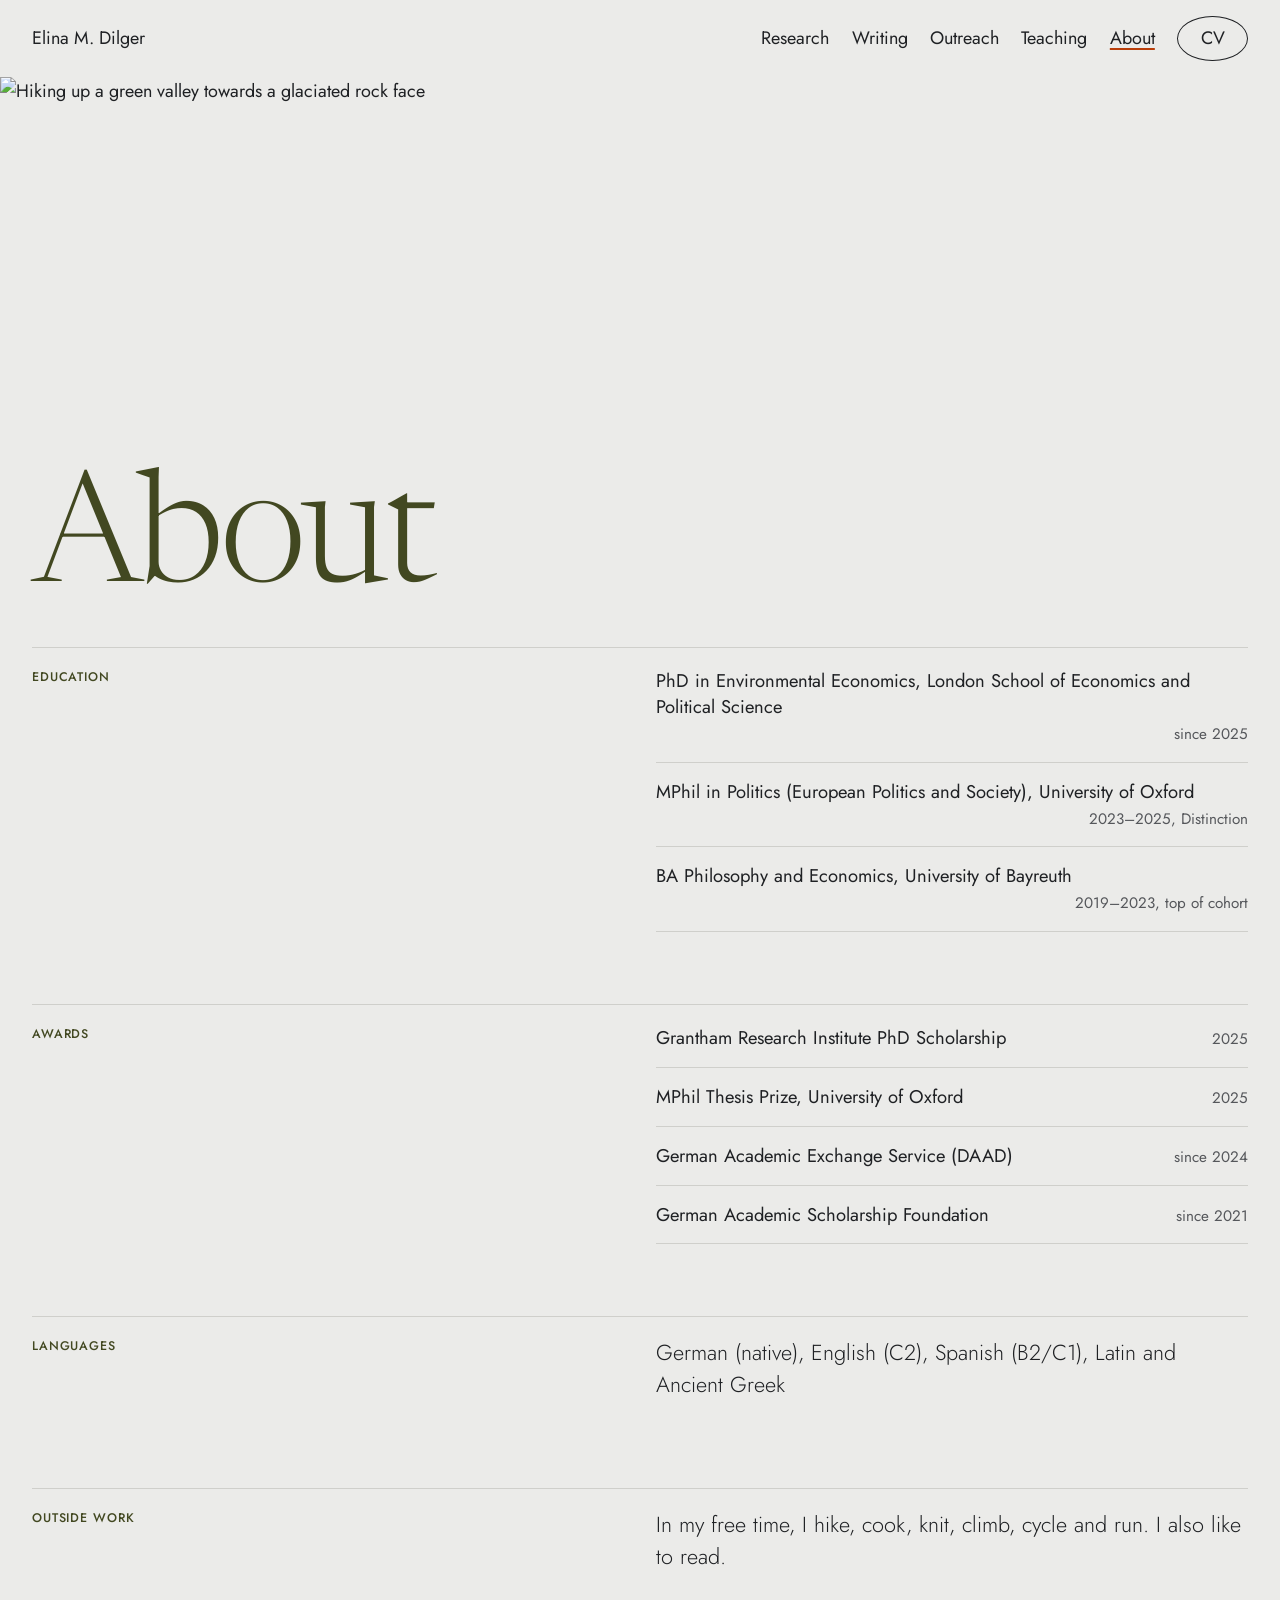
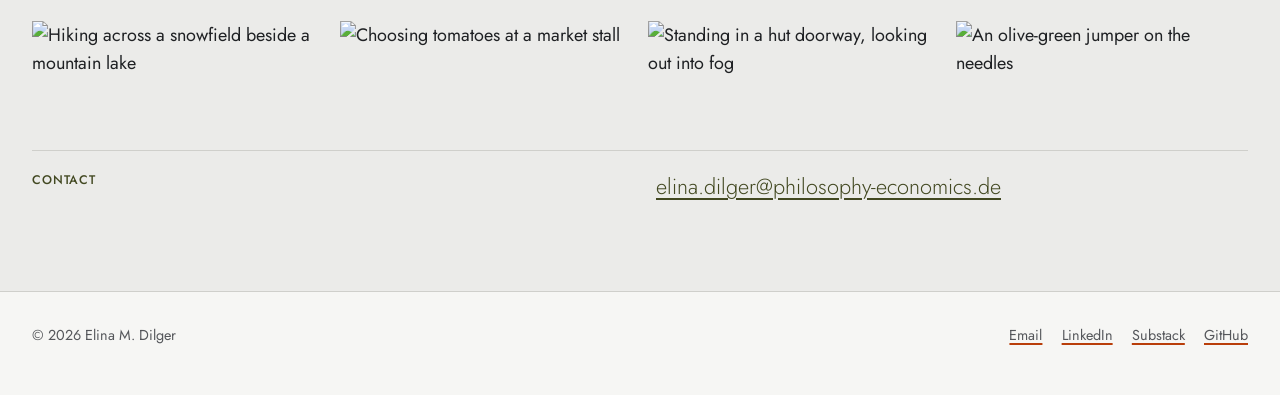
==== about.html @ 394407a6 "Add files via upload" ====
<!doctype html>
<html lang="en">
<head>
<meta charset="utf-8">
<meta name="viewport" content="width=device-width, initial-scale=1, viewport-fit=cover">
<title>About · Elina M. Dilger</title>
<meta name="description" content="About Elina M. Dilger: education, awards and life outside work.">
<!-- EDIT: if you get your own domain, put it in place of elinadilger.github.io below -->
<meta property="og:type" content="website">
<meta property="og:title" content="About · Elina M. Dilger">
<meta property="og:description" content="About Elina M. Dilger: education, awards and life outside work.">
<meta property="og:image" content="https://elinadilger.github.io/img/og.jpg">
<meta name="twitter:card" content="summary_large_image">
<meta name="theme-color" content="#ebebe9">
<link rel="icon" href="favicon.svg" type="image/svg+xml">
<link rel="preconnect" href="https://fonts.googleapis.com">
<link rel="preconnect" href="https://fonts.gstatic.com" crossorigin>
<link href="https://fonts.googleapis.com/css2?family=Newsreader:opsz,wght@6..72,300..700&family=Jost:wght@300..500&display=swap" rel="stylesheet">
<link rel="stylesheet" href="style.css">
</head>
<body>
<a class="skip" href="#main-content">Skip to content</a>
<header class="top">
  <a href="index.html">Elina M. Dilger</a>
  <nav>
    <a href="research.html">Research</a>
    <a href="writing.html">Writing</a>
    <a href="outreach.html">Outreach</a>
    <a href="teaching.html">Teaching</a>
    <a href="about.html" aria-current="page">About</a>
    <a class="pill" href="cv.pdf">CV</a>
  </nav>
</header>
<main class="about" id="main-content">
<header class="banner"><img src="img/b-about.jpg" alt="Hiking up a green valley towards a glaciated rock face"><h1>About</h1></header>

<section class="row">
  <h2 class="label">Education</h2>
  <ul class="list">
    <li>PhD in Environmental Economics, London School of Economics and Political Science<span class="meta">since 2025</span></li>
    <li>MPhil in Politics (European Politics and Society), University of Oxford<span class="meta">2023–2025, Distinction</span></li>
    <li>BA Philosophy and Economics, University of Bayreuth<span class="meta">2019–2023, top of cohort</span></li>
  </ul>
</section>

<section class="row">
  <h2 class="label">Awards</h2>
  <ul class="list">
    <li>Grantham Research Institute PhD Scholarship<span class="meta">2025</span></li>
    <li>MPhil Thesis Prize, University of Oxford<span class="meta">2025</span></li>
    <li>German Academic Exchange Service (DAAD)<span class="meta">since 2024</span></li>
    <li>German Academic Scholarship Foundation<span class="meta">since 2021</span></li>
  </ul>
</section>

<section class="row">
  <h2 class="label">Languages</h2>
  <p class="lead">German (native), English (C2), Spanish (B2/C1), Latin and Ancient Greek</p>
</section>

<section class="row">
  <h2 class="label">Outside work</h2>
  <p class="lead">In my free time, I hike, cook, knit, climb, cycle and run. I also like to read.</p>
  <div class="strip wide">
    <img src="img/hiking.jpg" alt="Hiking across a snowfield beside a mountain lake">
    <img src="img/market.jpg" alt="Choosing tomatoes at a market stall">
    <img src="img/doorway.jpg" alt="Standing in a hut doorway, looking out into fog">
    <img src="img/knitting.jpg" alt="An olive-green jumper on the needles">
  </div>
</section>

<section class="row">
  <h2 class="label">Contact</h2>
  <p class="lead"><a href="mailto:elina.dilger@philosophy-economics.de">elina.dilger@philosophy-economics.de</a></p>
</section>
</main>
<footer>
  <span>© 2026 Elina M. Dilger</span>
  <span><a href="mailto:elina.dilger@philosophy-economics.de">Email</a><a href="https://www.linkedin.com/in/elinadilger">LinkedIn</a><a href="https://theeurostar.substack.com/">Substack</a><a href="https://github.com/elinadilger">GitHub</a></span>
</footer>
</body>
</html>
---- style.css ----
/* Light grey background and Jost for text (my additions); your palette colours mark links and pages.
   Newsreader is only used for your name and the page titles. */
:root{--bg:#ebebe9;--surface:#f6f6f4;--fg:#1f2124;--sub:#55575b;--line:#cfcfcb;--ph:#dcdcd9;--orange:#b93e0a;--orange-text:#a83808;--on-orange:#f6f6f4;
  --a-research:#7d6200;--a-writing:#a83808;--a-policy:#7a2420;--a-teaching:#315c9f;--a-about:#424821;--yellow:#f8efc4;
  --serif:"Newsreader",Georgia,"Times New Roman",serif;--sans:"Jost","Helvetica Neue",Helvetica,Arial,sans-serif;--tw:400;--lw:500;--g:clamp(1.25rem,3vw,2rem);
  color-scheme:light;box-sizing:border-box;scroll-behavior:smooth;scroll-padding-top:env(safe-area-inset-top,0px);
  padding-top:env(safe-area-inset-top,0px);padding-bottom:env(safe-area-inset-bottom,0px)}
*,::before,::after{box-sizing:inherit}
body{margin:0;background:var(--bg);color:var(--fg);font:1.125rem/1.6 var(--sans);font-weight:var(--tw)}

a{color:inherit;text-decoration-color:var(--orange);text-decoration-thickness:2px;text-underline-offset:.2em}
a:hover{color:var(--orange-text)}
main a{color:var(--accent);text-decoration-color:currentColor}
main a:hover{color:var(--accent);text-decoration-thickness:3px}
a:focus-visible,summary:focus-visible{outline:2px solid currentColor;outline-offset:3px}
img{display:block;width:100%;height:auto}

/* Page colours: research and teaching blue, writing moss, outreach ruby, about orange */
main{--accent:var(--orange-text);--title:var(--orange)}
main.research{--accent:var(--a-research);--title:var(--a-research);--surface:var(--yellow)}
main.teaching{--accent:var(--a-teaching);--title:var(--a-teaching)}
main.writing{--accent:var(--a-writing);--title:var(--orange)}
main.about{--accent:var(--a-about);--title:var(--a-about)}
main.outreach{--accent:var(--a-policy);--title:var(--a-policy)}

/* Header */
.top{position:sticky;top:env(safe-area-inset-top,0px);z-index:9;display:flex;flex-wrap:wrap;justify-content:space-between;align-items:center;gap:.5rem 1.5rem;padding:1rem var(--g);background:var(--bg)}
.top a{text-decoration:none}
.top nav{display:flex;flex-wrap:wrap;align-items:center;gap:.4rem 1.4rem}
.top nav [aria-current]{text-decoration:underline;text-decoration-color:var(--orange);text-decoration-thickness:2px}
.pill{padding:.45rem 1.4rem;border:1px solid var(--fg);border-radius:50%}
.pill:hover{background:var(--orange-text);border-color:var(--orange-text);color:var(--on-orange)}

/* Home: your name in burnt orange, overlapping the portrait */
.hero{min-height:calc(100svh - 4.5rem);display:grid;grid-template-columns:1.35fr .65fr;grid-template-rows:auto 1fr;gap:0 2.5rem;padding:4rem var(--g) 3rem}
.hero h1{grid-area:1/1/2/3;position:relative;z-index:1;margin:0;color:#cc5500;font:300 clamp(3.2rem,12.5vw,12.5rem)/.88 var(--serif);letter-spacing:-.025em}
.portrait{grid-area:1/2/3/3;margin-top:0;height:max(22rem,calc(100svh - 16rem));object-fit:cover;object-position:50% 8%}
.intro{grid-area:2/1;align-self:end;max-width:30rem;padding-top:2.5rem}
.intro .lead{font-size:clamp(1.35rem,2.1vw,1.85rem);line-height:1.4}
.more{max-width:38rem}
.more p{margin:0 0 1rem}
.intro p{margin:0 0 1rem}
.lead{margin:0 0 1rem;font-size:clamp(1.2rem,1.7vw,1.45rem);font-weight:300;line-height:1.45}

/* Sub-pages: photo fading into the page, title in the page colour */
.banner{display:grid;margin-bottom:3rem}
.banner>*{grid-area:1/1}
.banner img{height:min(58vh,42vw);object-fit:cover;-webkit-mask-image:linear-gradient(#000 45%,transparent);mask-image:linear-gradient(#000 45%,transparent)}
.banner h1{align-self:end;margin:0 var(--g) -.1em;color:var(--title);font:300 clamp(3.5rem,12vw,11.5rem)/.9 var(--serif);letter-spacing:-.025em}

/* Rows: label | side note | content */
.row{display:grid;grid-template-columns:repeat(4,1fr);gap:1rem 2rem;margin:0 var(--g);padding:1.25rem 0 4.5rem;border-top:1px solid var(--line)}
.row>.lead,.row>:last-child{grid-column:3/-1}
.row>.wide{grid-column:1/-1}
.label,.card-head h3,.fold>summary{margin:0;color:var(--accent);font:var(--lw) .78rem/1.5 var(--sans);letter-spacing:.07em;text-transform:uppercase}
.side{margin:0;font-size:.95rem}
.side p{margin:0 0 1rem}
.meta{color:var(--sub);font:var(--tw) .95rem/1.5 var(--sans)}

/* Lists and the accordion */
.list{margin:0;padding:0;list-style:none}
.list li,summary{display:flex;flex-wrap:wrap;align-items:baseline;gap:.2rem 1rem;padding:1rem 0;font-size:1.15rem;line-height:1.4}
.list li{border-bottom:1px solid var(--line)}
.list li:first-child{padding-top:0}
.list .meta{margin-left:auto}
.stack li{display:block}
.stack .meta{display:block;margin:.35rem 0 0}
details{border-top:1px solid var(--line)}
details:last-of-type{border-bottom:1px solid var(--line)}
summary{cursor:pointer;list-style:none}
summary::-webkit-details-marker{display:none}
summary::after{content:"+";display:grid;place-items:center;width:1.7rem;height:1.7rem;margin-left:auto;border-radius:50%;background:var(--accent);color:var(--bg);font:400 1.15rem/1 var(--sans)}
details[open] summary::after{content:"−"}
details p{margin:0 0 1.5rem;max-width:38rem}

/* Substack posts (filled in by update_posts.py) */
.card{padding:1.5rem 2rem 2rem;border:1px solid var(--line);border-radius:12px;background:var(--surface)}
.card-head{display:flex;justify-content:space-between;align-items:baseline;gap:1rem;margin-bottom:1.5rem}
.card-head h3{color:var(--sub)}
.card-head a{color:var(--sub);text-decoration:none;font-size:.95rem}
.card-head a:hover{color:var(--fg)}
.posts{display:grid;grid-template-columns:repeat(4,minmax(0,1fr));gap:2rem 1.75rem}
.post{display:block;text-decoration:none;color:var(--fg)!important}
.post img,.noimg{display:block;aspect-ratio:1;object-fit:cover;margin-bottom:.9rem;border-radius:8px;background:var(--ph)}
.post time{color:var(--sub);font-size:.9rem}
.post strong{display:block;margin-top:.25rem;font-size:1.05rem;font-weight:var(--tw);line-height:1.4}
.post:hover strong{text-decoration:underline;text-decoration-color:var(--orange);text-decoration-thickness:2px}

/* Collapsible section on the home page */
.fold{margin:0 var(--g) 3rem;padding-bottom:1rem;border-bottom:0!important}
.fold>summary{justify-content:space-between;padding:1.75rem 0}
.fold>summary::after{content:"";width:.6rem;height:.6rem;margin-right:.3rem;border:solid var(--fg);border-width:2px 2px 0 0;border-radius:0;background:none;transform:rotate(-45deg)}
.fold:not([open])>summary::after{transform:rotate(135deg)}
.fold-lead{margin:0 0 2rem!important;max-width:44rem!important;font-size:clamp(1.2rem,1.7vw,1.45rem);line-height:1.45}

/* Grey panels (formerly the coloured bands) */
.band{margin-bottom:2.5rem;padding-top:3rem;background:var(--surface)}

/* Fonts: Newsreader only for your name and page titles; Helvetica for everything else */

/* Picture rows */
.tiles{display:grid;grid-template-columns:repeat(5,1fr);gap:1rem;margin:0 var(--g);padding:1.5rem 0 4.5rem}
.tiles a{text-decoration:none;color:var(--c)}
.tiles img{aspect-ratio:4/5;object-fit:cover;margin-bottom:.6rem;border-bottom:4px solid var(--c)}
.tiles a:hover span{text-decoration:underline;text-decoration-thickness:2px}
.strip{display:grid;grid-template-columns:repeat(4,1fr);gap:1rem;padding-top:1rem}

footer{display:flex;flex-wrap:wrap;justify-content:space-between;gap:1rem;padding:2rem var(--g) 3rem;background:var(--surface);border-top:1px solid var(--line);color:var(--sub);font-size:.9rem}
footer a+a{margin-left:1.2rem}

@media (max-width:760px){
  .top{position:static}.top nav{gap:.3rem .9rem;font-size:.92rem}
  .hero{grid-template-columns:1fr}.hero h1,.portrait,.intro{grid-area:auto}.portrait{margin-top:1.5rem;height:auto}.hero{min-height:0;padding-top:2.5rem}
  .row{grid-template-columns:1fr}.row>.lead,.row>:last-child,.row>.wide{grid-column:auto}
  .tiles,.strip,.posts{grid-template-columns:1fr 1fr}.card{padding:1.25rem}.post strong{font-size:1.1rem}
  .banner img{height:45vh}
}
@media (prefers-reduced-motion:reduce){:root{scroll-behavior:auto}}

/* Publications, laid out like an academic site: title, authors, venue · year · status, link */
.pubs li{display:block;padding:1.1rem 0 1.25rem}
.pubs h3{margin:0 0 .35rem;font-size:1.2rem;font-weight:500;line-height:1.35}
.pubs h3 a{color:var(--fg);text-decoration:none}
.pubs h3 a:hover{text-decoration:underline;text-decoration-color:var(--accent)}
.pubs p{margin:0;color:var(--sub);font-size:.95rem}
.pubs .paper{display:inline-block;margin-top:.5rem;font-size:.95rem}

/* Skip link for keyboard users, visible only when focused */
.skip{position:absolute;left:-999px;top:0}
.skip:focus{left:1rem;top:1rem;z-index:99;padding:.5rem 1rem;background:var(--surface);color:var(--fg)}
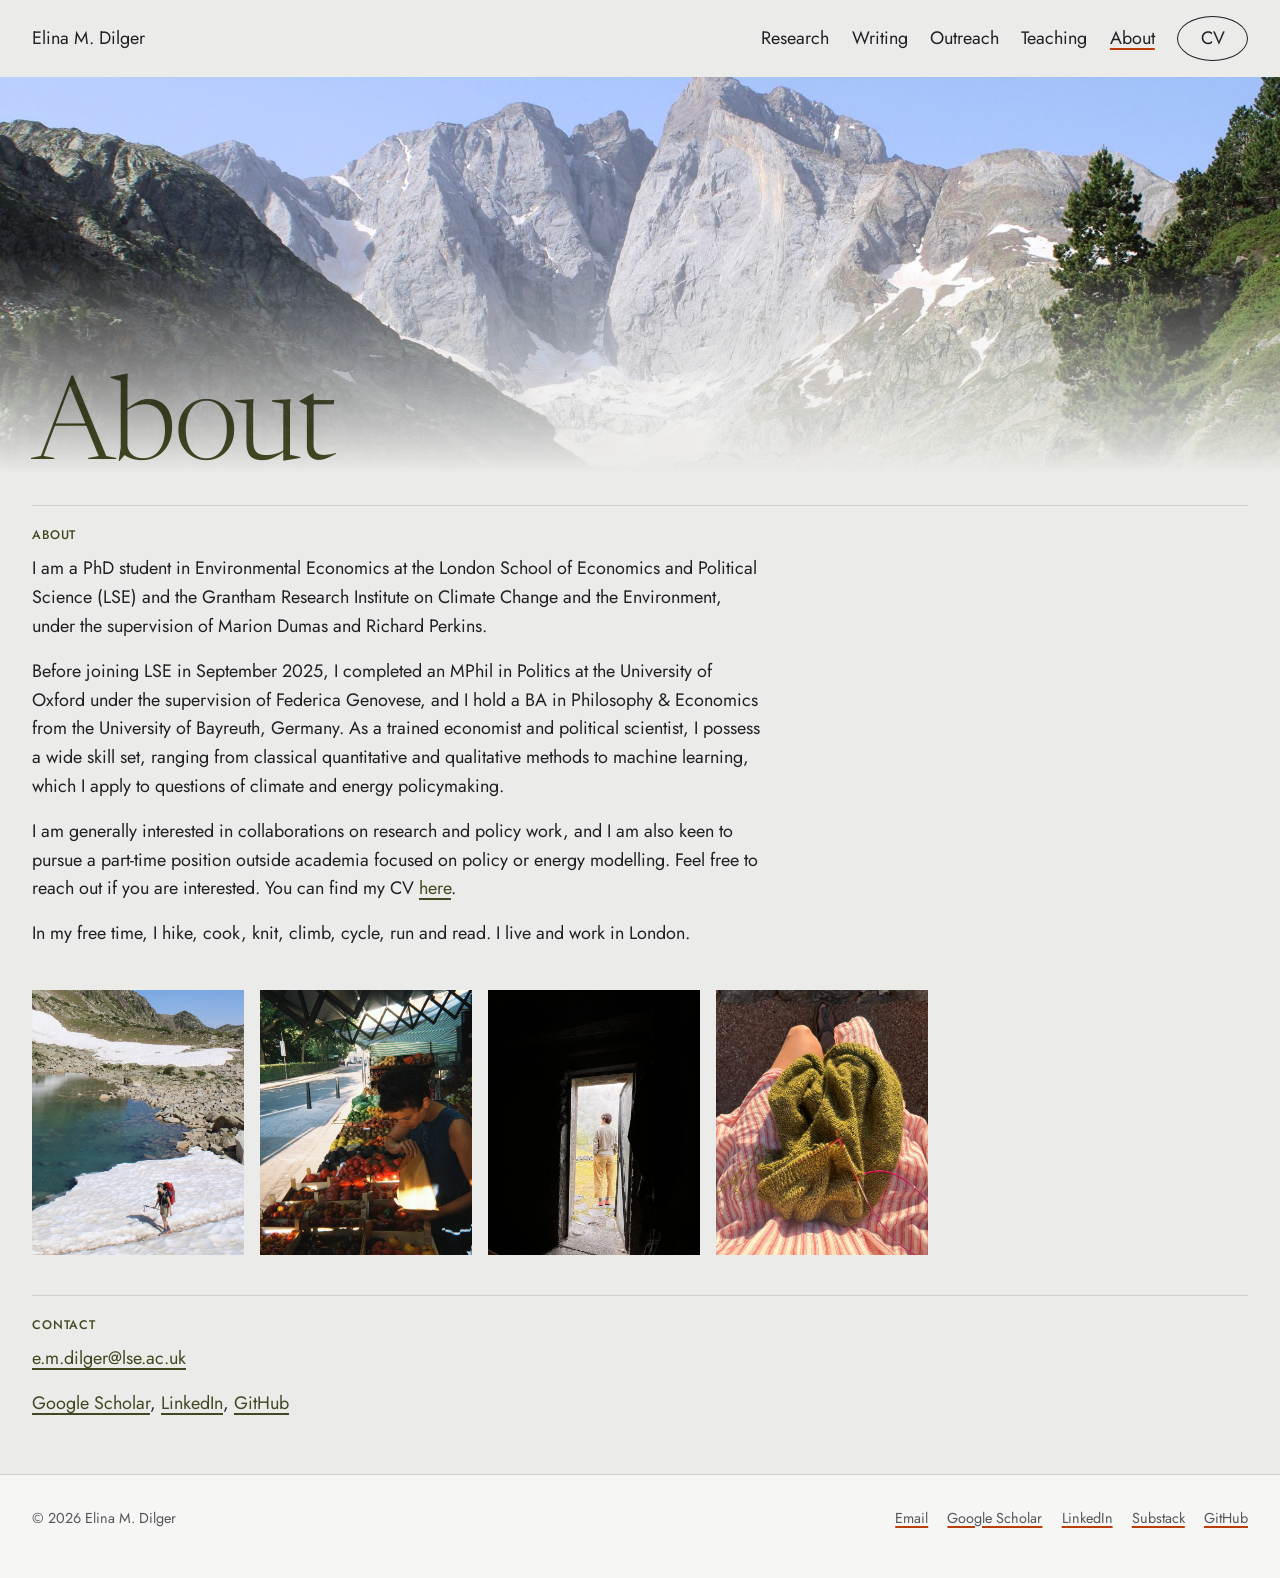
==== commit 960481a8: "Add files via upload" ====
--- a/about.html
+++ b/about.html
@@ -35,32 +35,13 @@
 <header class="banner"><img src="img/b-about.jpg" alt="Hiking up a green valley towards a glaciated rock face"><h1>About</h1></header>
 
 <section class="row">
-  <h2 class="label">Education</h2>
-  <ul class="list">
-    <li>PhD in Environmental Economics, London School of Economics and Political Science<span class="meta">since 2025</span></li>
-    <li>MPhil in Politics (European Politics and Society), University of Oxford<span class="meta">2023–2025, Distinction</span></li>
-    <li>BA Philosophy and Economics, University of Bayreuth<span class="meta">2019–2023, top of cohort</span></li>
-  </ul>
-</section>
-
-<section class="row">
-  <h2 class="label">Awards</h2>
-  <ul class="list">
-    <li>Grantham Research Institute PhD Scholarship<span class="meta">2025</span></li>
-    <li>MPhil Thesis Prize, University of Oxford<span class="meta">2025</span></li>
-    <li>German Academic Exchange Service (DAAD)<span class="meta">since 2024</span></li>
-    <li>German Academic Scholarship Foundation<span class="meta">since 2021</span></li>
-  </ul>
-</section>
-
-<section class="row">
-  <h2 class="label">Languages</h2>
-  <p class="lead">German (native), English (C2), Spanish (B2/C1), Latin and Ancient Greek</p>
-</section>
-
-<section class="row">
-  <h2 class="label">Outside work</h2>
-  <p class="lead">In my free time, I hike, cook, knit, climb, cycle and run. I also like to read.</p>
+  <h2 class="label">About</h2>
+  <div class="more">
+    <p>I am a PhD student in Environmental Economics at the London School of Economics and Political Science (LSE) and the Grantham Research Institute on Climate Change and the Environment, under the supervision of Marion Dumas and Richard Perkins.</p>
+    <p>Before joining LSE in September 2025, I completed an MPhil in Politics at the University of Oxford under the supervision of Federica Genovese, and I hold a BA in Philosophy &amp; Economics from the University of Bayreuth, Germany. As a trained economist and political scientist, I possess a wide skill set, ranging from classical quantitative and qualitative methods to machine learning, which I apply to questions of climate and energy policymaking.</p>
+    <p>I am generally interested in collaborations on research and policy work, and I am also keen to pursue a part-time position outside academia focused on policy or energy modelling. Feel free to reach out if you are interested. You can find my CV <a href="cv.pdf">here</a>.</p>
+    <p>In my free time, I hike, cook, knit, climb, cycle, run and read. I live and work in London.</p>
+  </div>
   <div class="strip wide">
     <img src="img/hiking.jpg" alt="Hiking across a snowfield beside a mountain lake">
     <img src="img/market.jpg" alt="Choosing tomatoes at a market stall">
@@ -71,12 +52,12 @@
 
 <section class="row">
   <h2 class="label">Contact</h2>
-  <p class="lead"><a href="mailto:elina.dilger@philosophy-economics.de">elina.dilger@philosophy-economics.de</a></p>
+  <div class="more"><p><a href="mailto:e.m.dilger@lse.ac.uk">e.m.dilger@lse.ac.uk</a></p><p><a href="https://scholar.google.com/citations?user=KeBT8BgAAAAJ&amp;hl=en">Google Scholar</a>, <a href="https://www.linkedin.com/in/elinadilger">LinkedIn</a>, <a href="https://github.com/elinadilger">GitHub</a></p></div>
 </section>
 </main>
 <footer>
   <span>© 2026 Elina M. Dilger</span>
-  <span><a href="mailto:elina.dilger@philosophy-economics.de">Email</a><a href="https://www.linkedin.com/in/elinadilger">LinkedIn</a><a href="https://theeurostar.substack.com/">Substack</a><a href="https://github.com/elinadilger">GitHub</a></span>
+  <span><a href="mailto:e.m.dilger@lse.ac.uk">Email</a><a href="https://scholar.google.com/citations?user=KeBT8BgAAAAJ&amp;hl=en">Google Scholar</a><a href="https://www.linkedin.com/in/elinadilger">LinkedIn</a><a href="https://theeurostar.substack.com/">Substack</a><a href="https://github.com/elinadilger">GitHub</a></span>
 </footer>
 </body>
 </html>
--- a/style.css
+++ b/style.css
@@ -17,7 +17,7 @@
 
 /* Page colours: research and teaching blue, writing moss, outreach ruby, about orange */
 main{--accent:var(--orange-text);--title:var(--orange)}
-main.research{--accent:var(--a-research);--title:var(--a-research);--surface:var(--yellow)}
+main.research{--accent:var(--a-research);--title:var(--a-research)}
 main.teaching{--accent:var(--a-teaching);--title:var(--a-teaching)}
 main.writing{--accent:var(--a-writing);--title:var(--orange)}
 main.about{--accent:var(--a-about);--title:var(--a-about)}
@@ -36,22 +36,22 @@
 .hero h1{grid-area:1/1/2/3;position:relative;z-index:1;margin:0;color:#cc5500;font:300 clamp(3.2rem,12.5vw,12.5rem)/.88 var(--serif);letter-spacing:-.025em}
 .portrait{grid-area:1/2/3/3;margin-top:0;height:max(22rem,calc(100svh - 16rem));object-fit:cover;object-position:50% 8%}
 .intro{grid-area:2/1;align-self:end;max-width:30rem;padding-top:2.5rem}
-.intro .lead{font-size:clamp(1.35rem,2.1vw,1.85rem);line-height:1.4}
+.intro .lead{font-size:clamp(1.5rem,2.6vw,2.4rem);line-height:1.3}
 .more{max-width:38rem}
 .more p{margin:0 0 1rem}
 .intro p{margin:0 0 1rem}
 .lead{margin:0 0 1rem;font-size:clamp(1.2rem,1.7vw,1.45rem);font-weight:300;line-height:1.45}
 
 /* Sub-pages: photo fading into the page, title in the page colour */
-.banner{display:grid;margin-bottom:3rem}
+.banner{display:grid;margin-bottom:2rem}
 .banner>*{grid-area:1/1}
-.banner img{height:min(58vh,42vw);object-fit:cover;-webkit-mask-image:linear-gradient(#000 45%,transparent);mask-image:linear-gradient(#000 45%,transparent)}
-.banner h1{align-self:end;margin:0 var(--g) -.1em;color:var(--title);font:300 clamp(3.5rem,12vw,11.5rem)/.9 var(--serif);letter-spacing:-.025em}
+.banner img{height:min(44vh,32vw);object-fit:cover;-webkit-mask-image:linear-gradient(#000 45%,transparent);mask-image:linear-gradient(#000 45%,transparent)}
+.banner h1{align-self:end;margin:0 var(--g) -.1em;color:var(--title);font:300 clamp(3rem,9vw,8.5rem)/.9 var(--serif);letter-spacing:-.025em}
 
 /* Rows: label | side note | content */
-.row{display:grid;grid-template-columns:repeat(4,1fr);gap:1rem 2rem;margin:0 var(--g);padding:1.25rem 0 4.5rem;border-top:1px solid var(--line)}
-.row>.lead,.row>:last-child{grid-column:3/-1}
-.row>.wide{grid-column:1/-1}
+.row{display:grid;grid-template-columns:minmax(0,56rem);gap:.6rem;margin:0 var(--g);padding:1.25rem 0 2.5rem;border-top:1px solid var(--line);align-items:start}
+.row>*{grid-column:1}
+.row>.side{margin-bottom:.4rem}
 .label,.card-head h3,.fold>summary{margin:0;color:var(--accent);font:var(--lw) .78rem/1.5 var(--sans);letter-spacing:.07em;text-transform:uppercase}
 .side{margin:0;font-size:.95rem}
 .side p{margin:0 0 1rem}
@@ -59,7 +59,7 @@
 
 /* Lists and the accordion */
 .list{margin:0;padding:0;list-style:none}
-.list li,summary{display:flex;flex-wrap:wrap;align-items:baseline;gap:.2rem 1rem;padding:1rem 0;font-size:1.15rem;line-height:1.4}
+.list li,summary{display:flex;flex-wrap:wrap;align-items:baseline;gap:.2rem 1rem;padding:.65rem 0;font-size:1.02rem;line-height:1.45}
 .list li{border-bottom:1px solid var(--line)}
 .list li:first-child{padding-top:0}
 .list .meta{margin-left:auto}
@@ -111,20 +111,30 @@
 @media (max-width:760px){
   .top{position:static}.top nav{gap:.3rem .9rem;font-size:.92rem}
   .hero{grid-template-columns:1fr}.hero h1,.portrait,.intro{grid-area:auto}.portrait{margin-top:1.5rem;height:auto}.hero{min-height:0;padding-top:2.5rem}
-  .row{grid-template-columns:1fr}.row>.lead,.row>:last-child,.row>.wide{grid-column:auto}
+  
   .tiles,.strip,.posts{grid-template-columns:1fr 1fr}.card{padding:1.25rem}.post strong{font-size:1.1rem}
   .banner img{height:45vh}
 }
 @media (prefers-reduced-motion:reduce){:root{scroll-behavior:auto}}
 
 /* Publications, laid out like an academic site: title, authors, venue · year · status, link */
-.pubs li{display:block;padding:1.1rem 0 1.25rem}
-.pubs h3{margin:0 0 .35rem;font-size:1.2rem;font-weight:500;line-height:1.35}
-.pubs h3 a{color:var(--fg);text-decoration:none}
-.pubs h3 a:hover{text-decoration:underline;text-decoration-color:var(--accent)}
+.pubs li{display:block;padding:.8rem 0 .9rem}
+.pubs h3{margin:0 0 .25rem;font-size:1.05rem;font-weight:500;line-height:1.4}
 .pubs p{margin:0;color:var(--sub);font-size:.95rem}
-.pubs .paper{display:inline-block;margin-top:.5rem;font-size:.95rem}
+.pubs .paper{display:inline-block;margin-top:.35rem;font-size:.95rem}
 
 /* Skip link for keyboard users, visible only when focused */
 .skip{position:absolute;left:-999px;top:0}
 .skip:focus{left:1rem;top:1rem;z-index:99;padding:.5rem 1rem;background:var(--surface);color:var(--fg)}
+
+/* Bullet lists (Outreach, Teaching, About text) */
+.bullets{margin:0 0 1rem;padding-left:1.15rem}
+.bullets li{padding:.3rem 0;line-height:1.5}
+.bullets li::marker{color:var(--accent)}
+.bullets strong{font-weight:500}
+.bullets .meta{display:block}
+.more{max-width:46rem}
+details p{max-width:46rem}
+.intro .small{font-size:1rem;line-height:1.55;margin:1.25rem 0 0}
+details p{font-size:.92rem;line-height:1.55;color:var(--sub)}
+details p{margin:0 0 .75rem}details p:last-child{margin-bottom:1.25rem}
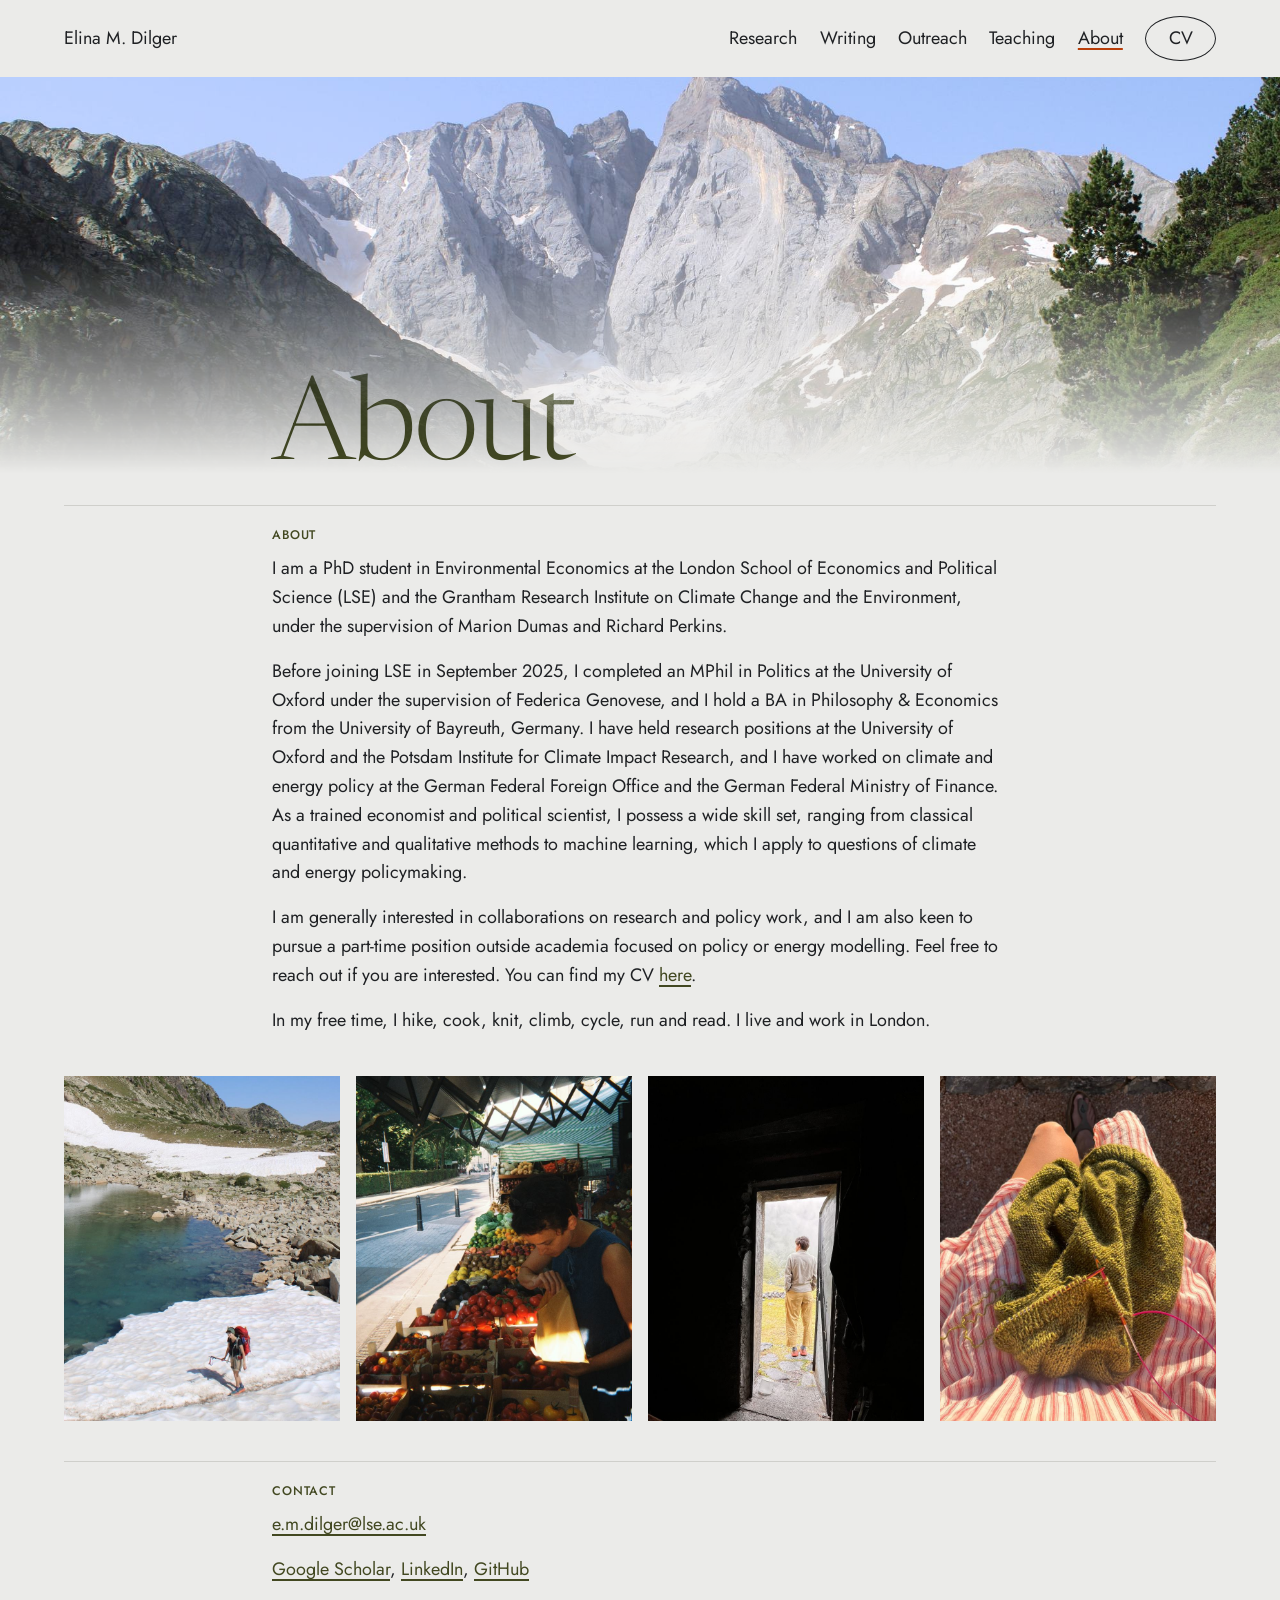
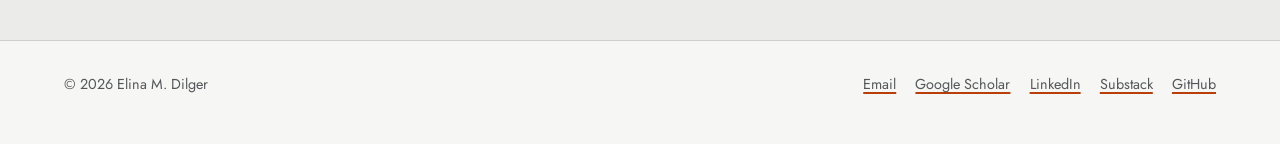
==== commit cad7cb5c: "Add files via upload" ====
--- a/about.html
+++ b/about.html
@@ -4,11 +4,11 @@
 <meta charset="utf-8">
 <meta name="viewport" content="width=device-width, initial-scale=1, viewport-fit=cover">
 <title>About · Elina M. Dilger</title>
-<meta name="description" content="About Elina M. Dilger: education, awards and life outside work.">
+<meta name="description" content="About Elina Dilger: background, research and policy experience, and life outside work.">
 <!-- EDIT: if you get your own domain, put it in place of elinadilger.github.io below -->
 <meta property="og:type" content="website">
 <meta property="og:title" content="About · Elina M. Dilger">
-<meta property="og:description" content="About Elina M. Dilger: education, awards and life outside work.">
+<meta property="og:description" content="About Elina Dilger: background, research and policy experience, and life outside work.">
 <meta property="og:image" content="https://elinadilger.github.io/img/og.jpg">
 <meta name="twitter:card" content="summary_large_image">
 <meta name="theme-color" content="#ebebe9">
@@ -38,7 +38,7 @@
   <h2 class="label">About</h2>
   <div class="more">
     <p>I am a PhD student in Environmental Economics at the London School of Economics and Political Science (LSE) and the Grantham Research Institute on Climate Change and the Environment, under the supervision of Marion Dumas and Richard Perkins.</p>
-    <p>Before joining LSE in September 2025, I completed an MPhil in Politics at the University of Oxford under the supervision of Federica Genovese, and I hold a BA in Philosophy &amp; Economics from the University of Bayreuth, Germany. As a trained economist and political scientist, I possess a wide skill set, ranging from classical quantitative and qualitative methods to machine learning, which I apply to questions of climate and energy policymaking.</p>
+    <p>Before joining LSE in September 2025, I completed an MPhil in Politics at the University of Oxford under the supervision of Federica Genovese, and I hold a BA in Philosophy &amp; Economics from the University of Bayreuth, Germany. I have held research positions at the University of Oxford and the Potsdam Institute for Climate Impact Research, and I have worked on climate and energy policy at the German Federal Foreign Office and the German Federal Ministry of Finance. As a trained economist and political scientist, I possess a wide skill set, ranging from classical quantitative and qualitative methods to machine learning, which I apply to questions of climate and energy policymaking.</p>
     <p>I am generally interested in collaborations on research and policy work, and I am also keen to pursue a part-time position outside academia focused on policy or energy modelling. Feel free to reach out if you are interested. You can find my CV <a href="cv.pdf">here</a>.</p>
     <p>In my free time, I hike, cook, knit, climb, cycle, run and read. I live and work in London.</p>
   </div>
--- a/style.css
+++ b/style.css
@@ -1,6 +1,6 @@
 /* Light grey background and Jost for text (my additions); your palette colours mark links and pages.
    Newsreader is only used for your name and the page titles. */
-:root{--bg:#ebebe9;--surface:#f6f6f4;--fg:#1f2124;--sub:#55575b;--line:#cfcfcb;--ph:#dcdcd9;--orange:#b93e0a;--orange-text:#a83808;--on-orange:#f6f6f4;
+:root{--col:46rem;--wide:72rem;--edge:max(var(--g),calc((100% - var(--wide))/2));--bg:#ebebe9;--surface:#f6f6f4;--fg:#1f2124;--sub:#55575b;--line:#cfcfcb;--ph:#dcdcd9;--orange:#b93e0a;--orange-text:#a83808;--on-orange:#f6f6f4;
   --a-research:#7d6200;--a-writing:#a83808;--a-policy:#7a2420;--a-teaching:#315c9f;--a-about:#424821;--yellow:#f8efc4;
   --serif:"Newsreader",Georgia,"Times New Roman",serif;--sans:"Jost","Helvetica Neue",Helvetica,Arial,sans-serif;--tw:400;--lw:500;--g:clamp(1.25rem,3vw,2rem);
   color-scheme:light;box-sizing:border-box;scroll-behavior:smooth;scroll-padding-top:env(safe-area-inset-top,0px);
@@ -24,7 +24,7 @@
 main.outreach{--accent:var(--a-policy);--title:var(--a-policy)}
 
 /* Header */
-.top{position:sticky;top:env(safe-area-inset-top,0px);z-index:9;display:flex;flex-wrap:wrap;justify-content:space-between;align-items:center;gap:.5rem 1.5rem;padding:1rem var(--g);background:var(--bg)}
+.top{position:sticky;top:env(safe-area-inset-top,0px);z-index:9;display:flex;flex-wrap:wrap;justify-content:space-between;align-items:center;gap:.5rem 1.5rem;padding:1rem var(--edge);background:var(--bg)}
 .top a{text-decoration:none}
 .top nav{display:flex;flex-wrap:wrap;align-items:center;gap:.4rem 1.4rem}
 .top nav [aria-current]{text-decoration:underline;text-decoration-color:var(--orange);text-decoration-thickness:2px}
@@ -32,12 +32,11 @@
 .pill:hover{background:var(--orange-text);border-color:var(--orange-text);color:var(--on-orange)}
 
 /* Home: your name in burnt orange, overlapping the portrait */
-.hero{min-height:calc(100svh - 4.5rem);display:grid;grid-template-columns:1.35fr .65fr;grid-template-rows:auto 1fr;gap:0 2.5rem;padding:4rem var(--g) 3rem}
-.hero h1{grid-area:1/1/2/3;position:relative;z-index:1;margin:0;color:#cc5500;font:300 clamp(3.2rem,12.5vw,12.5rem)/.88 var(--serif);letter-spacing:-.025em}
+.hero{min-height:calc(100svh - 4.5rem);display:grid;grid-template-columns:1.35fr .65fr;grid-template-rows:auto 1fr;gap:0 2.5rem;padding:4rem var(--edge) 3rem}
+.hero h1{grid-area:1/1/2/3;position:relative;z-index:1;margin:0;color:#cc5500;font:300 clamp(3.2rem,12.5vw,10rem)/.88 var(--serif);letter-spacing:-.025em}
 .portrait{grid-area:1/2/3/3;margin-top:0;height:max(22rem,calc(100svh - 16rem));object-fit:cover;object-position:50% 8%}
 .intro{grid-area:2/1;align-self:end;max-width:30rem;padding-top:2.5rem}
 .intro .lead{font-size:clamp(1.5rem,2.6vw,2.4rem);line-height:1.3}
-.more{max-width:38rem}
 .more p{margin:0 0 1rem}
 .intro p{margin:0 0 1rem}
 .lead{margin:0 0 1rem;font-size:clamp(1.2rem,1.7vw,1.45rem);font-weight:300;line-height:1.45}
@@ -46,11 +45,12 @@
 .banner{display:grid;margin-bottom:2rem}
 .banner>*{grid-area:1/1}
 .banner img{height:min(44vh,32vw);object-fit:cover;-webkit-mask-image:linear-gradient(#000 45%,transparent);mask-image:linear-gradient(#000 45%,transparent)}
-.banner h1{align-self:end;margin:0 var(--g) -.1em;color:var(--title);font:300 clamp(3rem,9vw,8.5rem)/.9 var(--serif);letter-spacing:-.025em}
+.banner h1{align-self:end;width:min(100% - 2*var(--g),var(--col));margin:0 auto -.1em;color:var(--title);font:300 clamp(3rem,9vw,8.5rem)/.9 var(--serif);letter-spacing:-.025em}
 
 /* Rows: label | side note | content */
-.row{display:grid;grid-template-columns:minmax(0,56rem);gap:.6rem;margin:0 var(--g);padding:1.25rem 0 2.5rem;border-top:1px solid var(--line);align-items:start}
-.row>*{grid-column:1}
+.row{display:grid;grid-template-columns:1fr minmax(0,var(--col)) 1fr;gap:.6rem;width:min(100% - 2*var(--g),var(--wide));margin:0 auto;padding:1.25rem 0 2.5rem;border-top:1px solid var(--line);align-items:start}
+.row>*{grid-column:2}
+.row>.wide{grid-column:1/-1}
 .row>.side{margin-bottom:.4rem}
 .label,.card-head h3,.fold>summary{margin:0;color:var(--accent);font:var(--lw) .78rem/1.5 var(--sans);letter-spacing:.07em;text-transform:uppercase}
 .side{margin:0;font-size:.95rem}
@@ -71,7 +71,7 @@
 summary::-webkit-details-marker{display:none}
 summary::after{content:"+";display:grid;place-items:center;width:1.7rem;height:1.7rem;margin-left:auto;border-radius:50%;background:var(--accent);color:var(--bg);font:400 1.15rem/1 var(--sans)}
 details[open] summary::after{content:"−"}
-details p{margin:0 0 1.5rem;max-width:38rem}
+details p{margin:0 0 1.5rem}
 
 /* Substack posts (filled in by update_posts.py) */
 .card{padding:1.5rem 2rem 2rem;border:1px solid var(--line);border-radius:12px;background:var(--surface)}
@@ -99,13 +99,13 @@
 /* Fonts: Newsreader only for your name and page titles; Helvetica for everything else */
 
 /* Picture rows */
-.tiles{display:grid;grid-template-columns:repeat(5,1fr);gap:1rem;margin:0 var(--g);padding:1.5rem 0 4.5rem}
+.tiles{display:grid;grid-template-columns:repeat(5,1fr);gap:1rem;width:min(100% - 2*var(--g),var(--wide));margin:0 auto;padding:1.5rem 0 4.5rem}
 .tiles a{text-decoration:none;color:var(--c)}
 .tiles img{aspect-ratio:4/5;object-fit:cover;margin-bottom:.6rem;border-bottom:4px solid var(--c)}
 .tiles a:hover span{text-decoration:underline;text-decoration-thickness:2px}
 .strip{display:grid;grid-template-columns:repeat(4,1fr);gap:1rem;padding-top:1rem}
 
-footer{display:flex;flex-wrap:wrap;justify-content:space-between;gap:1rem;padding:2rem var(--g) 3rem;background:var(--surface);border-top:1px solid var(--line);color:var(--sub);font-size:.9rem}
+footer{display:flex;flex-wrap:wrap;justify-content:space-between;gap:1rem;padding:2rem var(--edge) 3rem;background:var(--surface);border-top:1px solid var(--line);color:var(--sub);font-size:.9rem}
 footer a+a{margin-left:1.2rem}
 
 @media (max-width:760px){
@@ -133,8 +133,7 @@
 .bullets li::marker{color:var(--accent)}
 .bullets strong{font-weight:500}
 .bullets .meta{display:block}
-.more{max-width:46rem}
-details p{max-width:46rem}
 .intro .small{font-size:1rem;line-height:1.55;margin:1.25rem 0 0}
 details p{font-size:.92rem;line-height:1.55;color:var(--sub)}
 details p{margin:0 0 .75rem}details p:last-child{margin-bottom:1.25rem}
+@media (max-width:760px){.row{grid-template-columns:minmax(0,1fr)}.row>*,.row>.wide{grid-column:1}}
